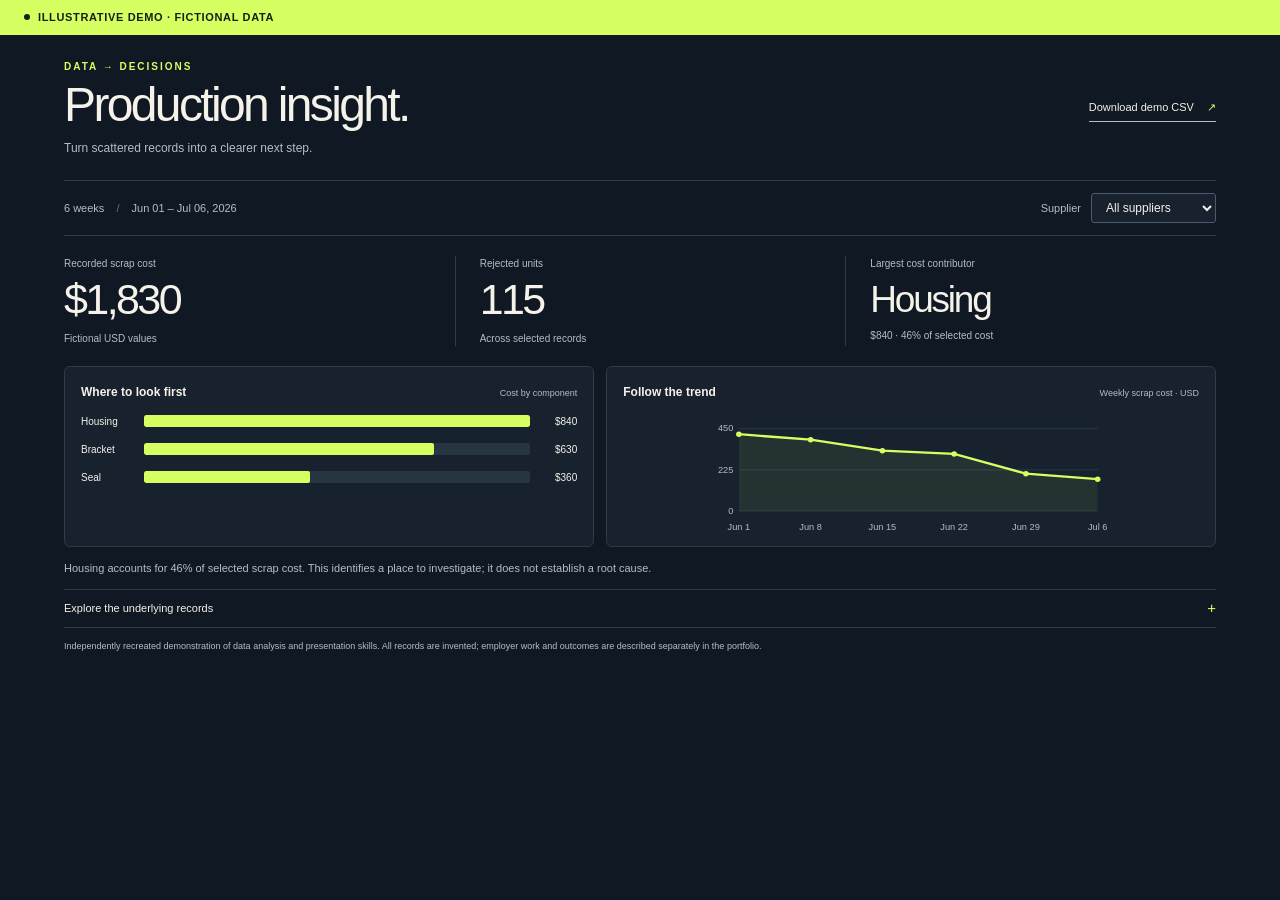
==== dashboard.html @ dba45742 "Publish completed Luke Rodel portfolio" ====
<!doctype html>
<html lang="en">
<head>
  <meta charset="utf-8">
  <meta name="viewport" content="width=device-width,initial-scale=1">
  <title>Production insight demo — Luke Rodel</title>
  <link rel="stylesheet" href="dashboard.css">
  <script src="dashboard.js" defer></script>
</head>
<body>
  <div class="demo-banner"><span class="status-dot" aria-hidden="true"></span>Illustrative demo · fictional data</div>
  <main>
    <header class="masthead">
      <div><p class="eyebrow">DATA → DECISIONS</p><h1>Production insight.</h1><p class="intro">Turn scattered records into a clearer next step.</p></div>
      <a class="download" href="assets/demo-scrap-data.csv" download>Download demo CSV <span aria-hidden="true">↗</span></a>
    </header>
    <div class="toolbar"><p>6 weeks <span aria-hidden="true">/</span> Jun 01 – Jul 06, 2026</p><div class="filter"><label for="supplier">Supplier</label><select id="supplier"><option value="all">All suppliers</option><option value="Supplier A">Supplier A</option><option value="Supplier B">Supplier B</option><option value="Supplier C">Supplier C</option></select></div></div>
    <section class="metrics" aria-label="Selected demo totals" aria-live="polite" aria-atomic="true">
      <div><p class="metric-label">Recorded scrap cost</p><p class="metric-value" id="total-cost">$1,830</p><p class="metric-note">Fictional USD values</p></div>
      <div><p class="metric-label">Rejected units</p><p class="metric-value" id="total-units">115</p><p class="metric-note">Across selected records</p></div>
      <div><p class="metric-label">Largest cost contributor</p><p class="metric-value contributor" id="top-component">Housing</p><p class="metric-note" id="top-cost">$840 · 46% of selected cost</p></div>
    </section>
    <section class="charts" aria-label="Interactive demo charts">
      <article class="chart-card"><div class="chart-heading"><h2>Where to look first</h2><span>Cost by component</span></div><div id="component-chart"></div></article>
      <article class="chart-card"><div class="chart-heading"><h2>Follow the trend</h2><span>Weekly scrap cost · USD</span></div><div id="trend-chart"></div></article>
    </section>
    <p class="interpretation" id="interpretation">Housing accounts for 46% of selected scrap cost. This identifies a place to investigate; it does not establish a root cause.</p>
    <details><summary>Explore the underlying records <span aria-hidden="true">+</span></summary><div class="table-scroll"><table><caption>Fictional records matching the selected supplier</caption><thead><tr><th scope="col">Week of</th><th scope="col">Supplier</th><th scope="col">Component</th><th scope="col" class="number">Units</th><th scope="col" class="number">Unit cost</th><th scope="col" class="number">Scrap cost</th></tr></thead><tbody id="record-table"></tbody></table></div></details>
    <footer>Independently recreated demonstration of data analysis and presentation skills. All records are invented; employer work and outcomes are described separately in the portfolio.</footer>
    <noscript><p>This interactive demonstration requires JavaScript. The complete fictional dataset is available in the CSV download above.</p></noscript>
  </main>
</body>
</html>
---- dashboard.css ----
:root{color-scheme:dark;--bg:#101923;--panel:#17222e;--line:#2e3b49;--text:#f4f2e9;--muted:#b4bdc5;--accent:#d6ff62}*{box-sizing:border-box}body{margin:0;background:var(--bg);color:var(--text);font-family:Arial,Helvetica,sans-serif;font-size:14px;line-height:1.5}.demo-banner{position:sticky;top:0;z-index:2;display:flex;align-items:center;gap:8px;padding:9px 24px;background:#d6ff62;color:#172016;font-size:11px;letter-spacing:.06em;font-weight:700;text-transform:uppercase}.status-dot{width:6px;height:6px;border-radius:50%;background:currentColor}main{max-width:1200px;margin:auto;padding:24px}.masthead{display:flex;align-items:center;justify-content:space-between;gap:24px}.eyebrow{margin:0 0 5px;color:var(--accent);font-size:10px;letter-spacing:.2em;font-weight:700}h1{font-size:clamp(30px,4.5vw,48px);font-weight:500;line-height:1.1;letter-spacing:-.055em;margin:0}.intro{margin:8px 0 0;color:var(--muted);font-size:12px}.download{color:var(--text);text-decoration:none;font-size:11px;border-bottom:1px solid var(--muted);padding:5px 0;white-space:nowrap}.download span{margin-left:10px;color:var(--accent)}a:hover{color:var(--accent)}a:focus-visible,select:focus-visible,summary:focus-visible{outline:2px solid var(--accent);outline-offset:5px}.toolbar{margin-top:23px;padding:12px 0;border-top:1px solid var(--line);border-bottom:1px solid var(--line);display:flex;align-items:center;justify-content:space-between;gap:16px}.toolbar p{margin:0;color:var(--muted);font-size:11px}.toolbar p span{margin:0 9px;color:#617083}.filter{display:flex;align-items:center;gap:10px}.filter label{font-size:11px;color:var(--muted)}select{border:1px solid #4b5b6b;border-radius:3px;padding:6px 28px 6px 10px;background:var(--panel);color:var(--text);font-size:12px;cursor:pointer}.metrics{display:grid;grid-template-columns:repeat(3,1fr);gap:20px;margin:20px 0}.metrics>div+div{border-left:1px solid var(--line);padding-left:24px}.metric-label{font-size:10px;color:var(--muted);margin:0 0 3px}.metric-value{font-size:clamp(29px,4vw,43px);letter-spacing:-.06em;margin:0;line-height:1.2;font-variant-numeric:tabular-nums}.metric-value.contributor{font-size:clamp(24px,3.4vw,37px);padding-top:4px}.metric-note{margin:5px 0 0;font-size:10px;color:var(--muted)}.charts{display:grid;grid-template-columns:1fr 1.15fr;gap:12px}.chart-card{background:var(--panel);border:1px solid var(--line);border-radius:6px;padding:16px 16px 10px;min-width:0}.chart-heading{display:flex;align-items:baseline;justify-content:space-between;gap:8px;margin-bottom:12px}.chart-heading h2{font-size:12px;font-weight:600;margin:0}.chart-heading span{font-size:9px;color:var(--muted)}.bar-row{display:grid;grid-template-columns:54px 1fr 38px;align-items:center;gap:9px;margin:13px 0;font-size:10px}.bar-track{height:12px;background:#273441;border-radius:2px;overflow:hidden}.bar-fill{height:100%;background:var(--accent);border-radius:2px;min-width:0;transition:width .25s}.bar-cost{text-align:right;font-variant-numeric:tabular-nums}.trend-svg{width:100%;display:block;height:123px;overflow:visible}.trend-svg text{fill:var(--muted);font:10px Arial,sans-serif}.trend-svg .grid{stroke:var(--line);stroke-width:1}.trend-svg .series{stroke:var(--accent);stroke-width:2.5;fill:none}.trend-svg .area{fill:var(--accent);opacity:.07}.trend-svg .point{fill:var(--accent)}.interpretation{margin:13px 0;color:var(--muted);font-size:11px;max-width:780px}details{border-top:1px solid var(--line);border-bottom:1px solid var(--line)}summary{cursor:pointer;list-style:none;padding:10px 0;font-size:11px;color:var(--text);display:flex;justify-content:space-between}summary::-webkit-details-marker{display:none}summary span{color:var(--accent);font-size:15px;line-height:1}details[open] summary span{transform:rotate(45deg)}.table-scroll{overflow-x:auto;padding-bottom:10px}table{border-collapse:collapse;width:100%;font-size:11px;white-space:nowrap}caption{text-align:left;color:var(--muted);font-size:10px;padding:0 0 8px}th{text-align:left;color:var(--muted);font-weight:400}th,td{padding:7px 10px;border-bottom:1px solid var(--line)}th:first-child,td:first-child{padding-left:0}.number{text-align:right;font-variant-numeric:tabular-nums}footer{font-size:9px;color:var(--muted);line-height:1.5;margin-top:12px;max-width:850px}@media(prefers-reduced-motion:reduce){.bar-fill{transition:none}}@media(max-width:600px){main{padding:20px 16px}.demo-banner{padding:9px 16px;font-size:10px}.masthead{display:block}.download{display:inline-block;margin-top:13px}.toolbar{margin-top:16px;align-items:flex-start;flex-direction:column;gap:8px}.filter{width:100%;justify-content:space-between}.metrics{gap:10px;margin:18px 0}.metrics>div+div{padding-left:10px}.metric-label{font-size:9px;line-height:1.35;min-height:24px}.metric-value{font-size:29px}.metric-value.contributor{font-size:22px;padding-top:6px}.metric-note{font-size:9px}.charts{grid-template-columns:1fr}.chart-heading span{font-size:9px}.trend-svg{height:140px}.bar-row{margin:14px 0;font-size:11px}.interpretation{font-size:11px;line-height:1.6}footer{font-size:10px}}
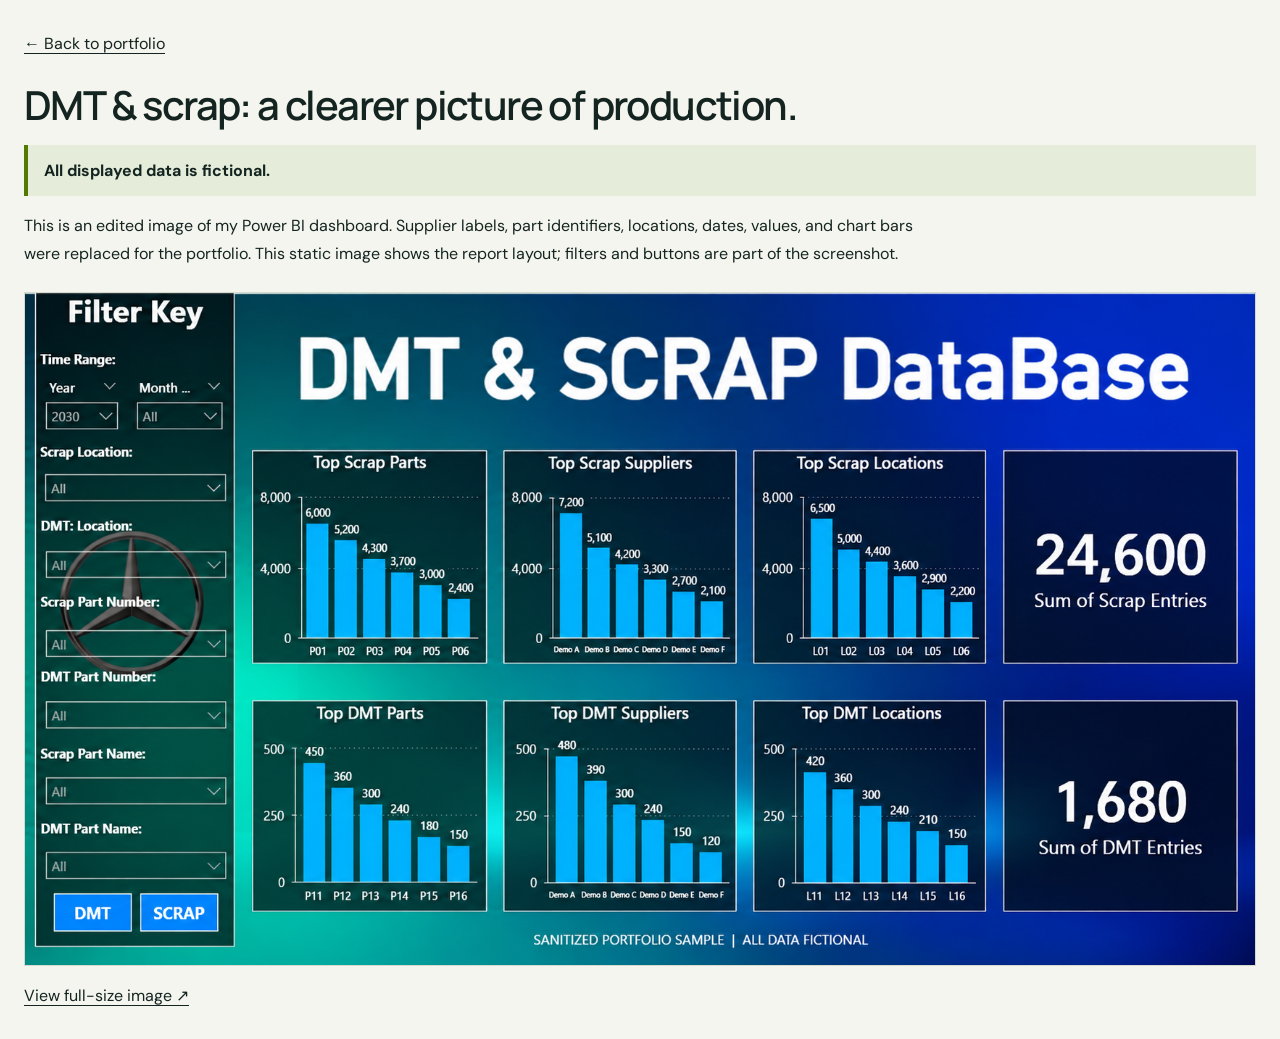
==== commit 001310b6: "Replace illustrative demo with sanitized Power BI dashboard screenshot" ====
--- a/dashboard.html
+++ b/dashboard.html
@@ -1,33 +1,2 @@
 <!doctype html>
-<html lang="en">
-<head>
-  <meta charset="utf-8">
-  <meta name="viewport" content="width=device-width,initial-scale=1">
-  <title>Production insight demo — Luke Rodel</title>
-  <link rel="stylesheet" href="dashboard.css">
-  <script src="dashboard.js" defer></script>
-</head>
-<body>
-  <div class="demo-banner"><span class="status-dot" aria-hidden="true"></span>Illustrative demo · fictional data</div>
-  <main>
-    <header class="masthead">
-      <div><p class="eyebrow">DATA → DECISIONS</p><h1>Production insight.</h1><p class="intro">Turn scattered records into a clearer next step.</p></div>
-      <a class="download" href="assets/demo-scrap-data.csv" download>Download demo CSV <span aria-hidden="true">↗</span></a>
-    </header>
-    <div class="toolbar"><p>6 weeks <span aria-hidden="true">/</span> Jun 01 – Jul 06, 2026</p><div class="filter"><label for="supplier">Supplier</label><select id="supplier"><option value="all">All suppliers</option><option value="Supplier A">Supplier A</option><option value="Supplier B">Supplier B</option><option value="Supplier C">Supplier C</option></select></div></div>
-    <section class="metrics" aria-label="Selected demo totals" aria-live="polite" aria-atomic="true">
-      <div><p class="metric-label">Recorded scrap cost</p><p class="metric-value" id="total-cost">$1,830</p><p class="metric-note">Fictional USD values</p></div>
-      <div><p class="metric-label">Rejected units</p><p class="metric-value" id="total-units">115</p><p class="metric-note">Across selected records</p></div>
-      <div><p class="metric-label">Largest cost contributor</p><p class="metric-value contributor" id="top-component">Housing</p><p class="metric-note" id="top-cost">$840 · 46% of selected cost</p></div>
-    </section>
-    <section class="charts" aria-label="Interactive demo charts">
-      <article class="chart-card"><div class="chart-heading"><h2>Where to look first</h2><span>Cost by component</span></div><div id="component-chart"></div></article>
-      <article class="chart-card"><div class="chart-heading"><h2>Follow the trend</h2><span>Weekly scrap cost · USD</span></div><div id="trend-chart"></div></article>
-    </section>
-    <p class="interpretation" id="interpretation">Housing accounts for 46% of selected scrap cost. This identifies a place to investigate; it does not establish a root cause.</p>
-    <details><summary>Explore the underlying records <span aria-hidden="true">+</span></summary><div class="table-scroll"><table><caption>Fictional records matching the selected supplier</caption><thead><tr><th scope="col">Week of</th><th scope="col">Supplier</th><th scope="col">Component</th><th scope="col" class="number">Units</th><th scope="col" class="number">Unit cost</th><th scope="col" class="number">Scrap cost</th></tr></thead><tbody id="record-table"></tbody></table></div></details>
-    <footer>Independently recreated demonstration of data analysis and presentation skills. All records are invented; employer work and outcomes are described separately in the portfolio.</footer>
-    <noscript><p>This interactive demonstration requires JavaScript. The complete fictional dataset is available in the CSV download above.</p></noscript>
-  </main>
-</body>
-</html>
+<html lang="en"><head><meta charset="utf-8"><meta name="viewport" content="width=device-width,initial-scale=1"><title>Sanitized Power BI dashboard — Luke Rodel</title><link rel="stylesheet" href="fonts.css"><style>*{box-sizing:border-box}body{margin:0;background:#f5f5ef;color:#142521;font:16px/1.7 'DM Sans',Arial,sans-serif}main{max-width:1400px;margin:auto;padding:30px 24px}h1{font:600 clamp(25px,4vw,40px)/1.2 Manrope,Arial,sans-serif;letter-spacing:-.04em;margin:24px 0 12px}a{color:inherit;text-underline-offset:4px}img{display:block;width:100%;height:auto;border:1px solid #d5d9ce;margin-top:25px}.note{max-width:900px}.disclosure{padding:12px 16px;background:#e5edda;border-left:4px solid #537900}.full{display:inline-block;margin-top:16px}:focus-visible{outline:3px solid #537900;outline-offset:4px}</style></head><body><main><a href="index.html#data">← Back to portfolio</a><h1>DMT & scrap: a clearer picture of production.</h1><p class="disclosure"><strong>All displayed data is fictional.</strong></p><p class="note">This is an edited image of my Power BI dashboard. Supplier labels, part identifiers, locations, dates, values, and chart bars were replaced for the portfolio. This static image shows the report layout; filters and buttons are part of the screenshot.</p><a href="assets/dmt-scrap-sanitized.png" target="_blank" rel="noopener" aria-label="Open full-size sanitized dashboard"><img src="assets/dmt-scrap-sanitized.png" width="1697" height="927" alt="Sanitized DMT and scrap dashboard with six charts and fictional totals of 24,600 scrap entries and 1,680 DMT entries"></a><a class="full" href="assets/dmt-scrap-sanitized.png" target="_blank" rel="noopener">View full-size image ↗</a></main></body></html>
--- a/fonts.css
+++ b/fonts.css
@@ -0,0 +1,72 @@
+@font-face {
+  font-family: 'DM Sans';
+  font-style: normal;
+  font-weight: 400;
+  font-display: swap;
+  src: url(assets/font-1.woff2) format('woff2');
+  unicode-range: U+0000-00FF, U+0131, U+0152-0153, U+02BB-02BC, U+02C6, U+02DA, U+02DC, U+0304, U+0308, U+0329, U+2000-206F, U+20AC, U+2122, U+2191, U+2193, U+2212, U+2215, U+FEFF, U+FFFD;
+}
+@font-face {
+  font-family: 'DM Sans';
+  font-style: normal;
+  font-weight: 500;
+  font-display: swap;
+  src: url(assets/font-1.woff2) format('woff2');
+  unicode-range: U+0000-00FF, U+0131, U+0152-0153, U+02BB-02BC, U+02C6, U+02DA, U+02DC, U+0304, U+0308, U+0329, U+2000-206F, U+20AC, U+2122, U+2191, U+2193, U+2212, U+2215, U+FEFF, U+FFFD;
+}
+@font-face {
+  font-family: 'DM Sans';
+  font-style: normal;
+  font-weight: 600;
+  font-display: swap;
+  src: url(assets/font-1.woff2) format('woff2');
+  unicode-range: U+0000-00FF, U+0131, U+0152-0153, U+02BB-02BC, U+02C6, U+02DA, U+02DC, U+0304, U+0308, U+0329, U+2000-206F, U+20AC, U+2122, U+2191, U+2193, U+2212, U+2215, U+FEFF, U+FFFD;
+}
+@font-face {
+  font-family: 'DM Sans';
+  font-style: normal;
+  font-weight: 700;
+  font-display: swap;
+  src: url(assets/font-1.woff2) format('woff2');
+  unicode-range: U+0000-00FF, U+0131, U+0152-0153, U+02BB-02BC, U+02C6, U+02DA, U+02DC, U+0304, U+0308, U+0329, U+2000-206F, U+20AC, U+2122, U+2191, U+2193, U+2212, U+2215, U+FEFF, U+FFFD;
+}
+@font-face {
+  font-family: 'Manrope';
+  font-style: normal;
+  font-weight: 400;
+  font-display: swap;
+  src: url(assets/font-2.woff2) format('woff2');
+  unicode-range: U+0000-00FF, U+0131, U+0152-0153, U+02BB-02BC, U+02C6, U+02DA, U+02DC, U+0304, U+0308, U+0329, U+2000-206F, U+20AC, U+2122, U+2191, U+2193, U+2212, U+2215, U+FEFF, U+FFFD;
+}
+@font-face {
+  font-family: 'Manrope';
+  font-style: normal;
+  font-weight: 500;
+  font-display: swap;
+  src: url(assets/font-2.woff2) format('woff2');
+  unicode-range: U+0000-00FF, U+0131, U+0152-0153, U+02BB-02BC, U+02C6, U+02DA, U+02DC, U+0304, U+0308, U+0329, U+2000-206F, U+20AC, U+2122, U+2191, U+2193, U+2212, U+2215, U+FEFF, U+FFFD;
+}
+@font-face {
+  font-family: 'Manrope';
+  font-style: normal;
+  font-weight: 600;
+  font-display: swap;
+  src: url(assets/font-2.woff2) format('woff2');
+  unicode-range: U+0000-00FF, U+0131, U+0152-0153, U+02BB-02BC, U+02C6, U+02DA, U+02DC, U+0304, U+0308, U+0329, U+2000-206F, U+20AC, U+2122, U+2191, U+2193, U+2212, U+2215, U+FEFF, U+FFFD;
+}
+@font-face {
+  font-family: 'Manrope';
+  font-style: normal;
+  font-weight: 700;
+  font-display: swap;
+  src: url(assets/font-2.woff2) format('woff2');
+  unicode-range: U+0000-00FF, U+0131, U+0152-0153, U+02BB-02BC, U+02C6, U+02DA, U+02DC, U+0304, U+0308, U+0329, U+2000-206F, U+20AC, U+2122, U+2191, U+2193, U+2212, U+2215, U+FEFF, U+FFFD;
+}
+@font-face {
+  font-family: 'Manrope';
+  font-style: normal;
+  font-weight: 800;
+  font-display: swap;
+  src: url(assets/font-2.woff2) format('woff2');
+  unicode-range: U+0000-00FF, U+0131, U+0152-0153, U+02BB-02BC, U+02C6, U+02DA, U+02DC, U+0304, U+0308, U+0329, U+2000-206F, U+20AC, U+2122, U+2191, U+2193, U+2212, U+2215, U+FEFF, U+FFFD;
+}
